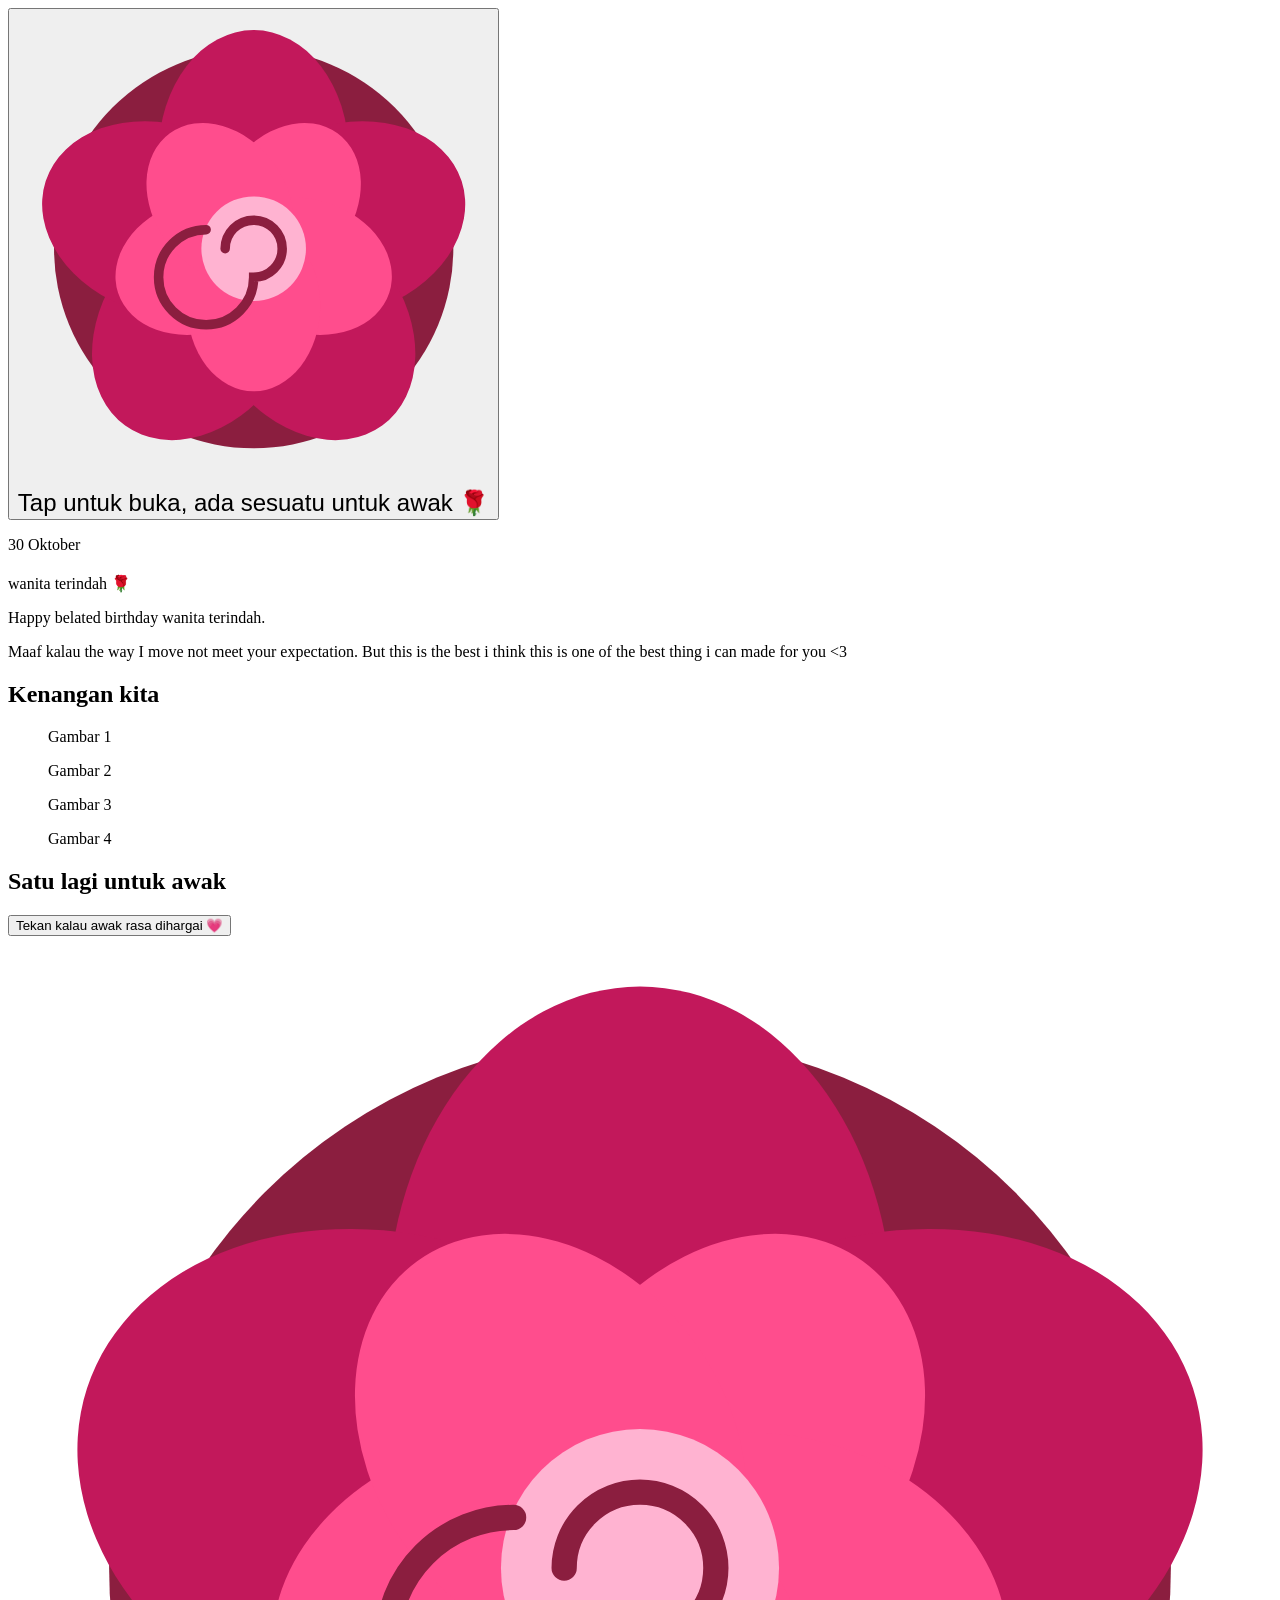
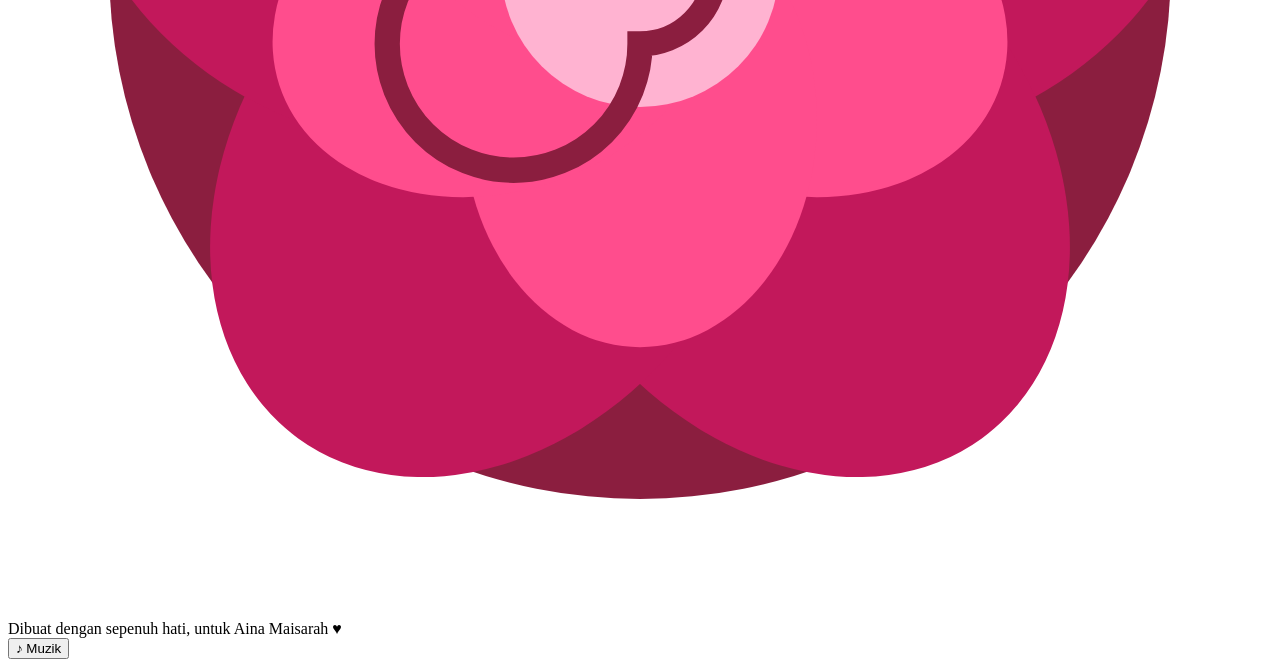
==== index.html @ a70c7b9e "fix: rename file index.html" ====
<!DOCTYPE html>
<html lang="ms">
<head>
<meta charset="utf-8">
<meta name="viewport" content="width=device-width, initial-scale=1, viewport-fit=cover">
<meta name="robots" content="noindex">
<title>Untuk Aina Maisarah</title>
<link rel="icon" href="data:image/svg+xml,%3Csvg xmlns='http://www.w3.org/2000/svg' viewBox='0 0 100 100'%3E%3Ctext y='.9em' font-size='90'%3E🌹%3C/text%3E%3C/svg%3E">
<link rel="preconnect" href="https://fonts.googleapis.com">
<link rel="preconnect" href="https://fonts.gstatic.com" crossorigin>
<link href="https://fonts.googleapis.com/css2?family=Cormorant+Garamond:ital,wght@0,500;1,500&family=Great+Vibes&family=Poppins:wght@400;500&display=swap" rel="stylesheet">
<link rel="stylesheet" href="css/style.css">
<link rel="stylesheet" href="css/animations.css">
</head>
<body>
<svg width="0" height="0" style="position:absolute" aria-hidden="true">
<symbol id="rose" viewBox="0 0 100 100">
<circle cx="50" cy="50" r="42" fill="#8b1e3f"/>
<g fill="#c2185b">
<ellipse cx="50" cy="30" rx="20" ry="26"/><ellipse cx="50" cy="30" rx="20" ry="26" transform="rotate(72 50 50)"/><ellipse cx="50" cy="30" rx="20" ry="26" transform="rotate(144 50 50)"/><ellipse cx="50" cy="30" rx="20" ry="26" transform="rotate(216 50 50)"/><ellipse cx="50" cy="30" rx="20" ry="26" transform="rotate(288 50 50)"/>
</g>
<g fill="#ff4d8d">
<ellipse cx="50" cy="38" rx="14" ry="18" transform="rotate(36 50 50)"/><ellipse cx="50" cy="38" rx="14" ry="18" transform="rotate(108 50 50)"/><ellipse cx="50" cy="38" rx="14" ry="18" transform="rotate(180 50 50)"/><ellipse cx="50" cy="38" rx="14" ry="18" transform="rotate(252 50 50)"/><ellipse cx="50" cy="38" rx="14" ry="18" transform="rotate(324 50 50)"/>
</g>
<circle cx="50" cy="50" r="11" fill="#ffb3d1"/>
<path d="M50 50 m-6 0 a6 6 0 1 1 6 6 a10 10 0 1 1 -10 -10" fill="none" stroke="#8b1e3f" stroke-width="2" stroke-linecap="round"/>
</symbol>
</svg>

<button id="intro" type="button" aria-label="Buka kejutan">
<svg viewBox="0 0 100 100"><use href="#rose"/></svg>
<span class="serif" style="font-size:1.5rem">Tap untuk buka, ada sesuatu untuk awak 🌹</span>
</button>

<canvas id="fx"></canvas>

<main>
<section class="hero">
<p class="date">30 Oktober</p>
<h1 id="name" class="script" aria-label="Aina Maisarah"></h1>
<p class="tag script">wanita terindah 🌹</p>
</section>

<section class="letter">
<div>
<p class="first serif">Happy belated birthday wanita terindah.</p>
<p class="serif">Maaf kalau the way I move not meet your expectation. But this is the best i think this is one of the best thing i can made for you &lt;3</p>
</div>
</section>

<section class="gal">
<h2 class="script">Kenangan kita</h2>
<div class="grid">
<figure class="ph"><span>Gambar 1</span><img src="images/photo-1.jpg" alt="Kenangan 1" onerror="this.remove()"></figure>
<figure class="ph"><span>Gambar 2</span><img src="images/photo-2.jpg" alt="Kenangan 2" onerror="this.remove()"></figure>
<figure class="ph"><span>Gambar 3</span><img src="images/photo-3.jpg" alt="Kenangan 3" onerror="this.remove()"></figure>
<figure class="ph"><span>Gambar 4</span><img src="images/photo-4.jpg" alt="Kenangan 4" onerror="this.remove()"></figure>
</div>
</section>

<section class="act">
<h2 class="script">Satu lagi untuk awak</h2>
<button id="love" type="button">Tekan kalau awak rasa dihargai 💗</button>
<svg id="bloom" viewBox="0 0 100 100" aria-hidden="true"><use href="#rose"/></svg>
<p id="msg" class="serif" aria-live="polite"></p>
</section>

<footer>Dibuat dengan sepenuh hati, untuk Aina Maisarah ♥</footer>
</main>

<div id="music"><button id="mbtn" type="button">♪ Muzik</button></div>
<audio id="bgm" src="audio/coming-up-roses.mp3" loop preload="auto"></audio>

<!-- Susunan penting: petals.js dulu, kemudian main.js dan interactions.js -->
<script src="js/petals.js"></script>
<script src="js/main.js"></script>
<script src="js/interactions.js"></script>
</body>
</html>
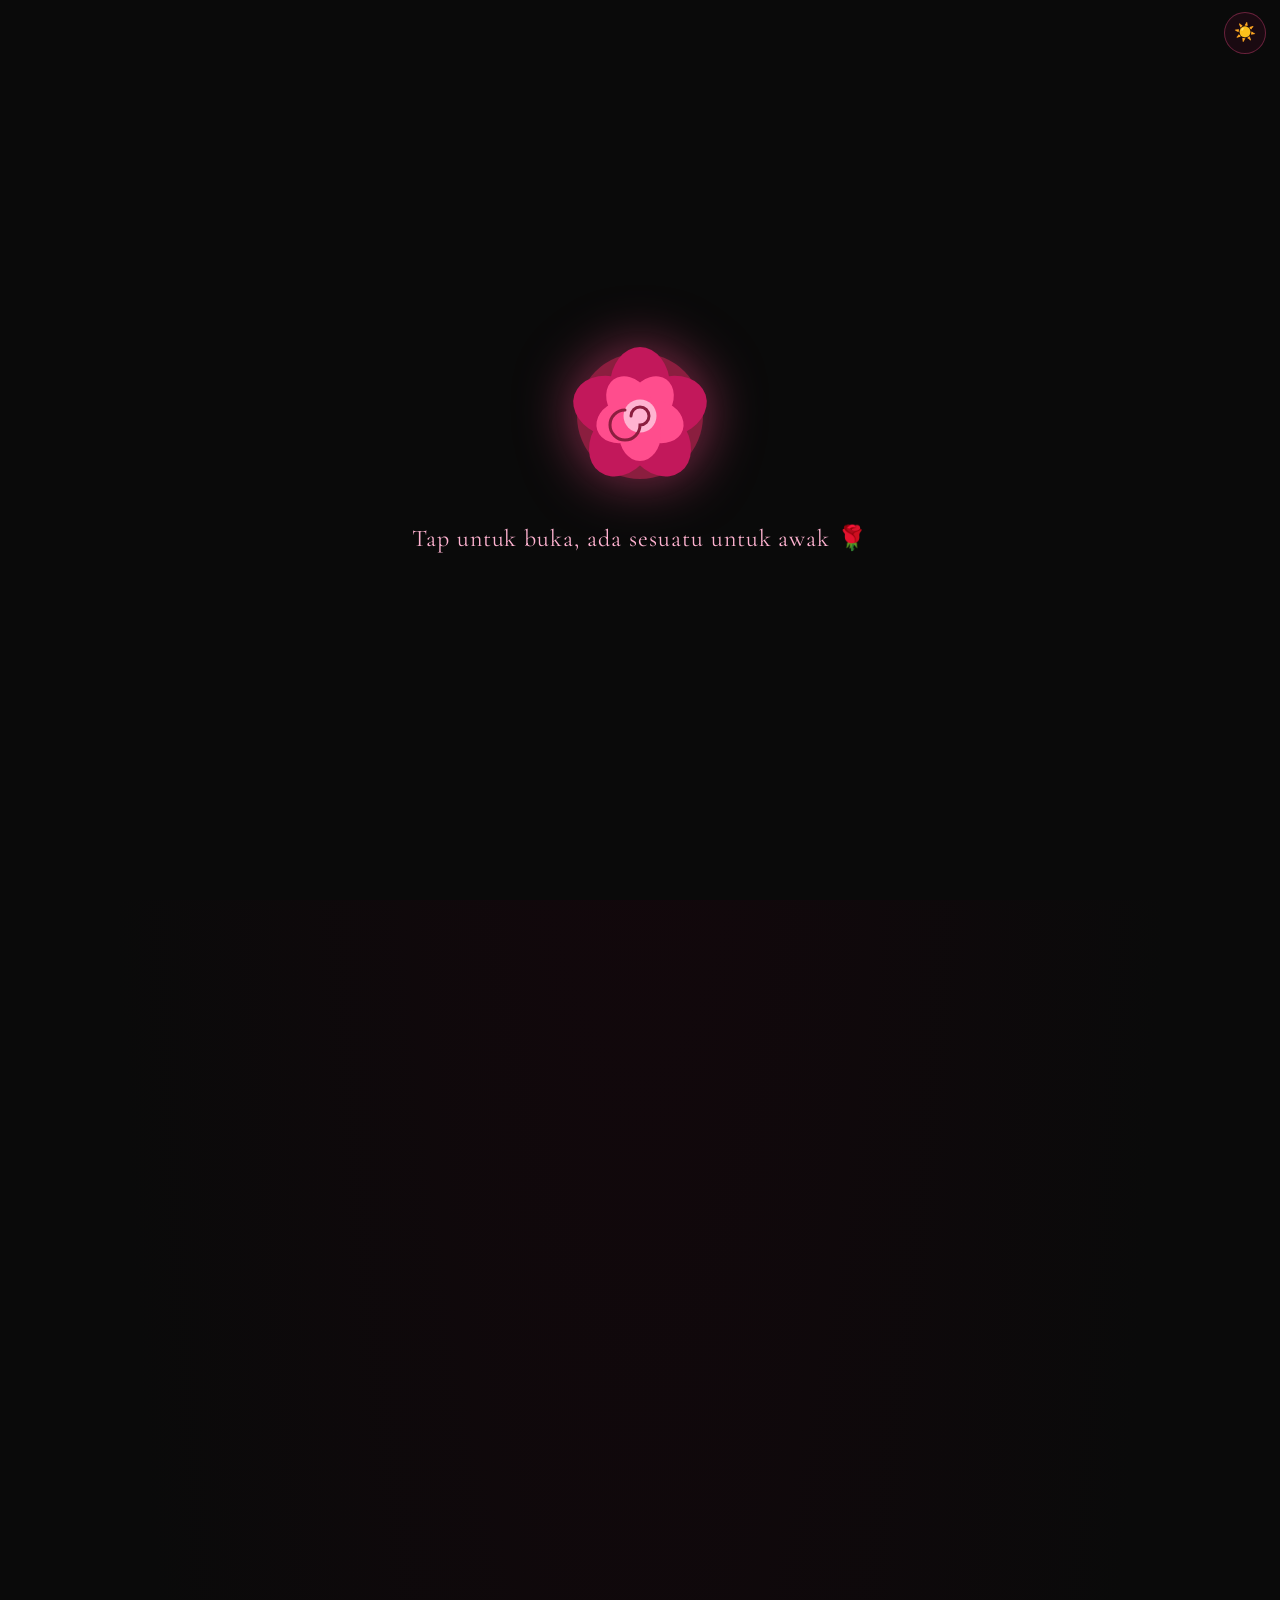
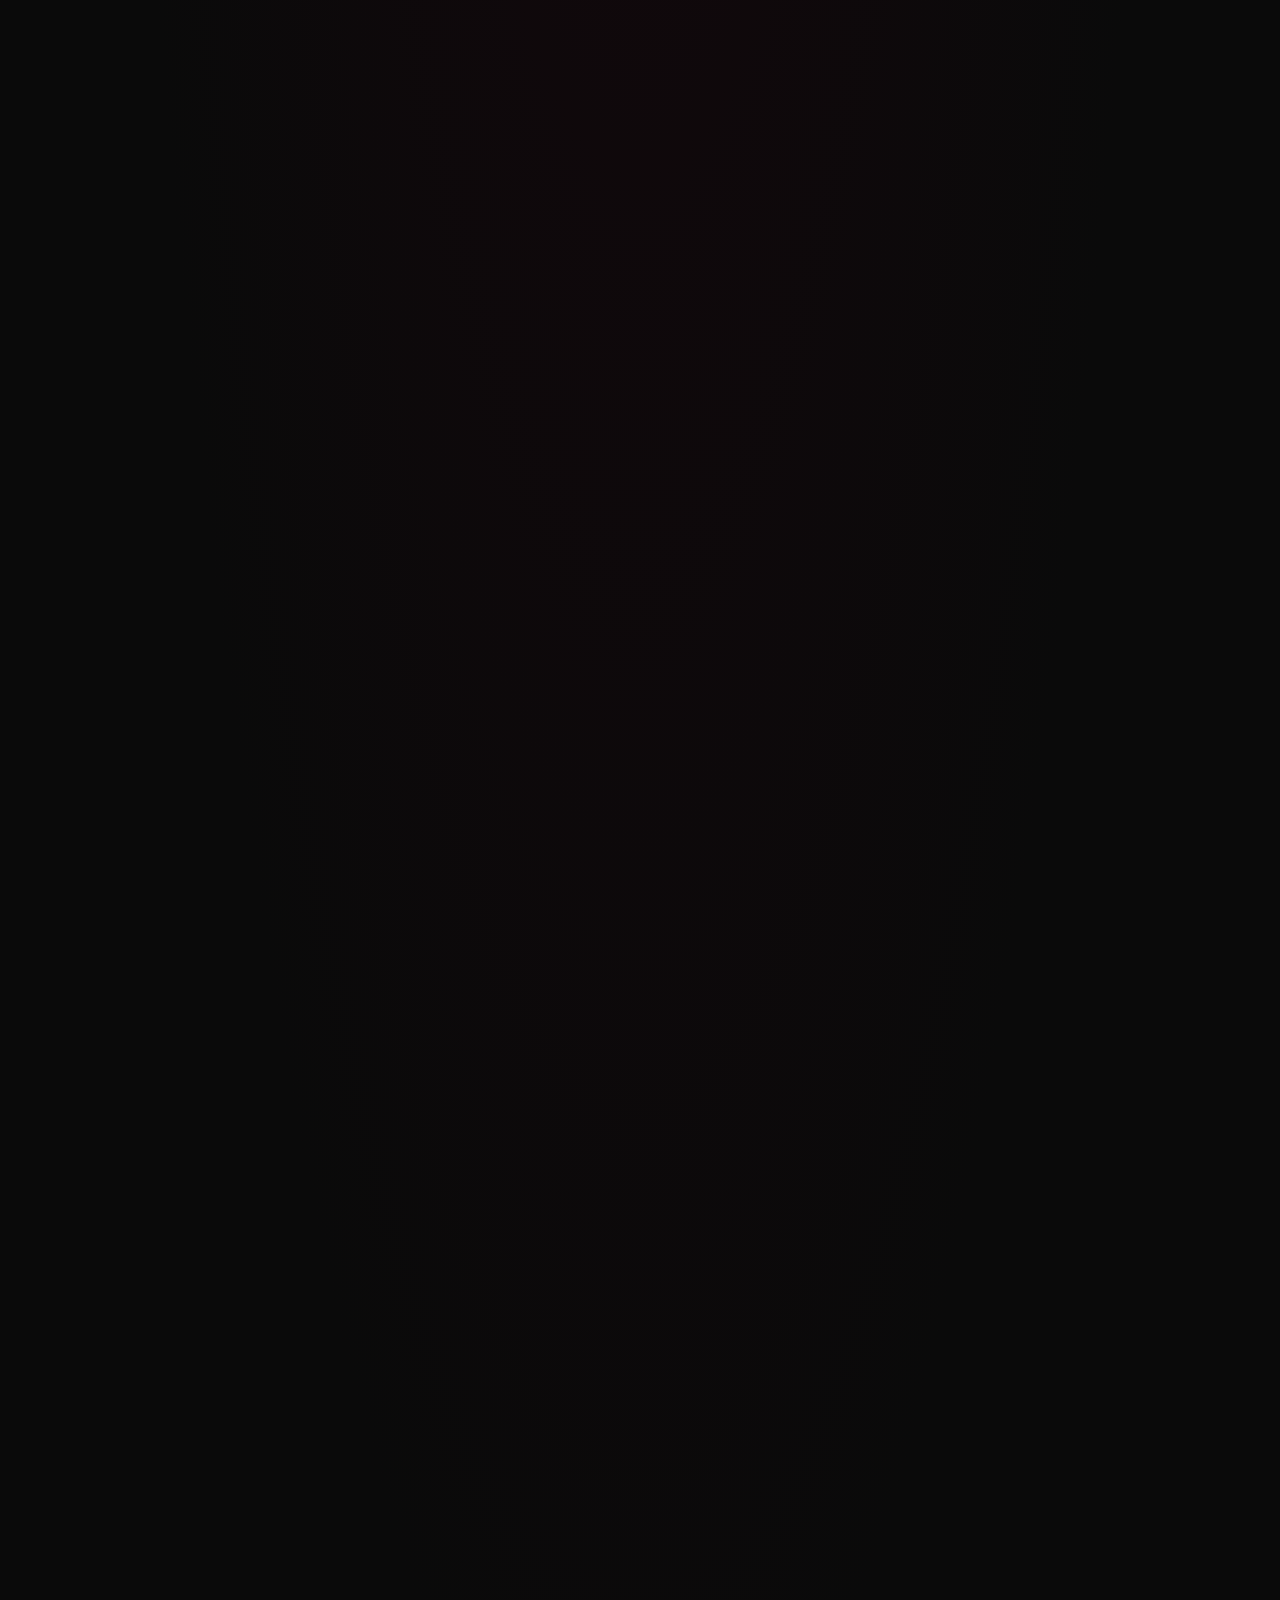
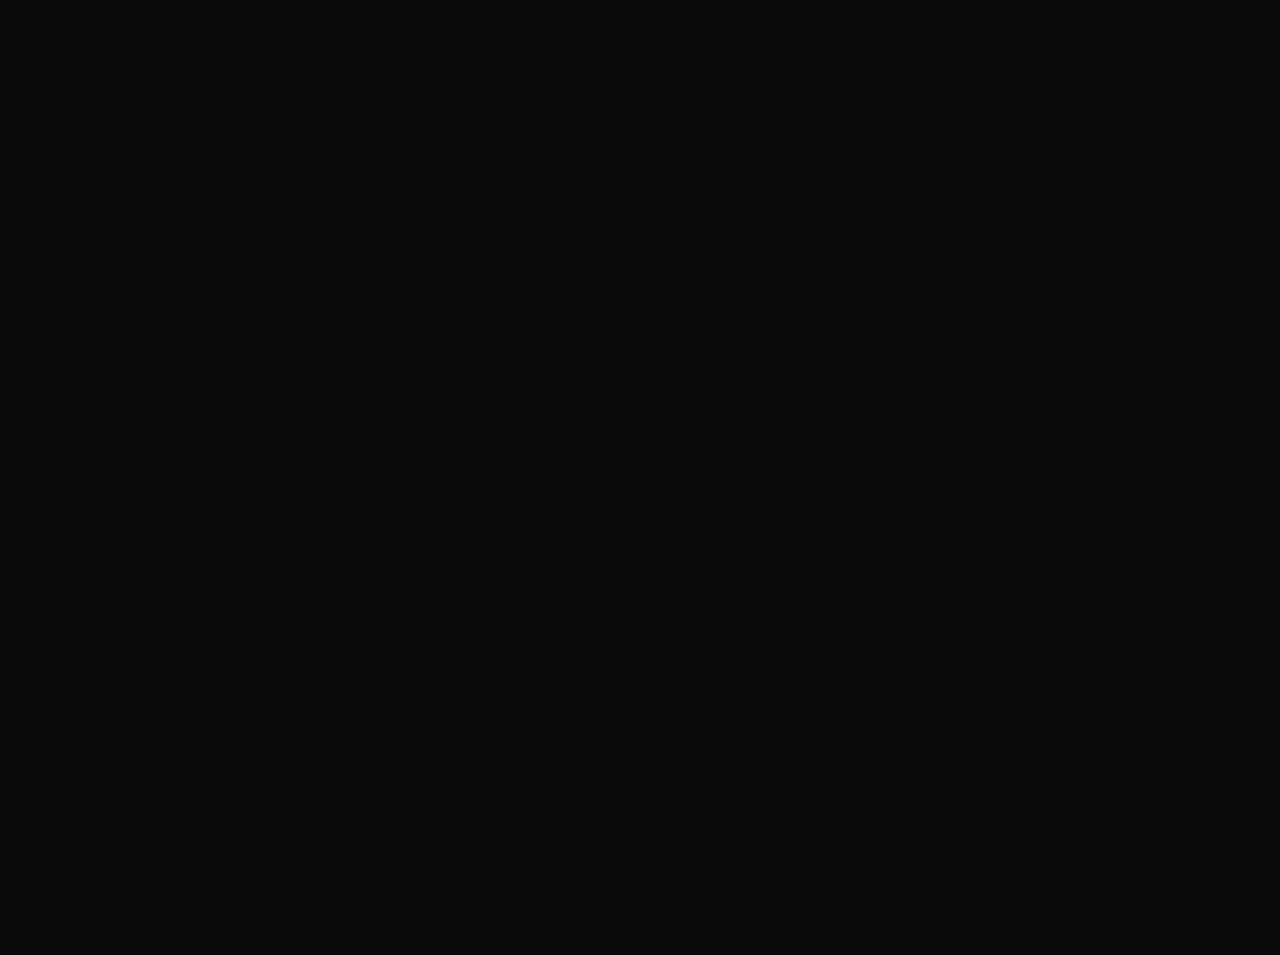
==== commit eebb458f: "feat: version 2" ====
--- a/index.html
+++ b/index.html
@@ -8,11 +8,14 @@
 <link rel="icon" href="data:image/svg+xml,%3Csvg xmlns='http://www.w3.org/2000/svg' viewBox='0 0 100 100'%3E%3Ctext y='.9em' font-size='90'%3E🌹%3C/text%3E%3C/svg%3E">
 <link rel="preconnect" href="https://fonts.googleapis.com">
 <link rel="preconnect" href="https://fonts.gstatic.com" crossorigin>
-<link href="https://fonts.googleapis.com/css2?family=Cormorant+Garamond:ital,wght@0,500;1,500&family=Great+Vibes&family=Poppins:wght@400;500&display=swap" rel="stylesheet">
+<link href="https://fonts.googleapis.com/css2?family=Caveat:wght@500&family=Cormorant+Garamond:ital,wght@0,500;1,500&family=Great+Vibes&family=Poppins:wght@400;500&display=swap" rel="stylesheet">
 <link rel="stylesheet" href="css/style.css">
 <link rel="stylesheet" href="css/animations.css">
+<script>try{document.documentElement.setAttribute("data-theme",localStorage.getItem("aina-theme")==="light"?"light":"dark")}catch(e){document.documentElement.setAttribute("data-theme","dark")}</script>
 </head>
 <body>
+<!-- Version 2 -->
+<div id="theme"><button id="tbtn" type="button" aria-label="Tukar ke mod siang">☀️</button></div>
 <svg width="0" height="0" style="position:absolute" aria-hidden="true">
 <symbol id="rose" viewBox="0 0 100 100">
 <circle cx="50" cy="50" r="42" fill="#8b1e3f"/>
@@ -41,11 +44,16 @@
 <p class="tag script">wanita terindah 🌹</p>
 </section>
 
-<section class="letter">
-<div>
-<p class="first serif">Happy belated birthday wanita terindah.</p>
-<p class="serif">Maaf kalau the way I move not meet your expectation. But this is the best i think this is one of the best thing i can made for you &lt;3</p>
+<section class="wish">
+<h2 class="script">Wish untuk awak</h2>
+<div class="wish-row" id="wishRow">
+<div class="wish-track">
+<article class="wc" tabindex="0"><p>Happy belated birthday wanita terindah.</p><span>dari saya, untuk Aina ♥</span></article>
+<article class="wc" tabindex="0"><p>Maaf kalau the way I move not meet your expectation.</p><span>dari saya, untuk Aina ♥</span></article>
+<article class="wc" tabindex="0"><p>But this is the best i think this is one of the best thing i can made for you &lt;3</p><span>dari saya, untuk Aina ♥</span></article>
 </div>
+</div>
+<p class="hint">slide ke tepi ↔</p>
 </section>
 
 <section class="gal">
@@ -55,6 +63,29 @@
 <figure class="ph"><span>Gambar 2</span><img src="images/photo-2.jpg" alt="Kenangan 2" onerror="this.remove()"></figure>
 <figure class="ph"><span>Gambar 3</span><img src="images/photo-3.jpg" alt="Kenangan 3" onerror="this.remove()"></figure>
 <figure class="ph"><span>Gambar 4</span><img src="images/photo-4.jpg" alt="Kenangan 4" onerror="this.remove()"></figure>
+</div>
+</section>
+
+<section class="tl-sec">
+<h2 class="script">Perjalanan Aina</h2>
+<div class="tl-box"><div class="tl-view" id="tlView"><div class="tl-track" id="tlTrack">
+<ol class="tl tl-set">
+<li><time>2003</time><b>Lahir</b><i>Bermulanya kisah Aina</i></li>
+<li><time>2010</time><b>Sekolah rendah</b><i>Langkah pertama ke dunia ilmu</i></li>
+<li><time>2016</time><b>Sekolah menengah</b><i>Belajar jadi lebih berani</i></li>
+<li><time>2021</time><b>Tingkatan 6</b><i>Berusaha untuk impian</i></li>
+<li><time>2023</time><b>Alam universiti</b><i>Bab baru yang masih ditulis</i></li>
+</ol>
+</div></div></div>
+</section>
+
+<section class="cd-sec">
+<h2 class="script">Birthday seterusnya</h2>
+<div class="cd">
+<svg class="cd-clock" viewBox="0 0 44 44" aria-hidden="true"><circle cx="22" cy="22" r="19"/><line class="hand" x1="22" y1="22" x2="22" y2="10"/><line x1="22" y1="22" x2="30" y2="26"/></svg>
+<b id="cdDays">--</b>
+<small id="cdLabel">hari ke 30 Okt 2027</small>
+<em id="cdSub"></em>
 </div>
 </section>
 
--- a/css/style.css
+++ b/css/style.css
@@ -0,0 +1,91 @@
+/* style.css — tema hitam & pink ros: token warna, layout, susunan section */
+
+:root,:root[data-theme="dark"]{--bg:#0a0a0a;--bg2:#14070c;--rose:#ff4d8d;--soft:#ffb3d1;--blush:#ffd6e7;--wine:#8b1e3f;--text:#ffd6e7;--muted:#c99ab0;--card:#1a0a11;--card-ink:#ffd6e7;--line:rgba(255,77,141,.35);--glow:rgba(255,77,141,.45);--edge:#ff4d8d;--ph1:#8b1e3f;--ph2:#14070c;color-scheme:dark}
+:root[data-theme="light"]{--bg:#ffe4ea;--bg2:#fff1f4;--rose:#e0245e;--soft:#c2185b;--blush:#4a1626;--wine:#8b1e3f;--text:#4a1626;--muted:#8a5568;--card:#fffdf8;--card-ink:#4a1626;--line:rgba(74,22,38,.22);--glow:rgba(224,36,94,.35);--edge:#4a1626;--ph1:#ffc2d4;--ph2:#fff1f4;color-scheme:light}
+:root{box-sizing:border-box;padding-top:env(safe-area-inset-top,0px);padding-bottom:env(safe-area-inset-bottom,0px)}
+html{scroll-padding-top:env(safe-area-inset-top,0px);scroll-behavior:smooth}
+*,*::before,*::after{box-sizing:inherit}
+body{margin:0;background:radial-gradient(ellipse at 50% 0%,var(--bg2),var(--bg) 60%) var(--bg);color:var(--text);font-family:"Poppins",system-ui,sans-serif;line-height:1.7;overflow-x:hidden}
+body:not(.on) main{visibility:hidden}
+h1,h2{font-weight:400;margin:0}
+.script{font-family:"Great Vibes","Brush Script MT",cursive}
+.serif{font-family:"Cormorant Garamond",Georgia,serif}
+section{max-width:640px;margin:0 auto;padding:72px 24px}
+#fx{position:fixed;inset:0;width:100%;height:100%;pointer-events:none;z-index:5}
+button:focus-visible{outline:2px solid var(--soft);outline-offset:3px}
+
+/* intro */
+#intro{position:fixed;inset:0;z-index:50;display:flex;flex-direction:column;align-items:center;justify-content:center;gap:28px;background:var(--bg);border:0;color:var(--soft);font:inherit;cursor:pointer;padding-top:env(safe-area-inset-top,0px);padding-bottom:env(safe-area-inset-bottom,0px)}
+#intro svg{width:150px;height:150px;filter:drop-shadow(0 0 28px rgba(255,77,141,.55))}
+#intro span{font-size:1.15rem;letter-spacing:.04em}
+
+/* hero */
+.hero{min-height:92svh;display:flex;flex-direction:column;justify-content:center;align-items:center;text-align:center;position:relative;z-index:6}
+.hero p{margin:0;color:var(--muted)}
+#name{font-size:clamp(3.4rem,17vw,6.4rem);line-height:1.1;color:var(--rose);text-shadow:0 0 34px rgba(255,77,141,.45);min-height:1.2em;margin:10px 0 6px}
+.hero .tag{font-size:1.5rem;color:var(--soft)}
+
+/* wish cards: slide ke tepi (mouse drag / jari) */
+.wish{position:relative;z-index:6;max-width:none;padding-left:0;padding-right:0}
+.wish h2{font-size:2.6rem;color:var(--rose);text-align:center}
+.wish-row{display:flex;overflow-x:auto;scroll-snap-type:x mandatory;scroll-padding:0 24px;padding:46px 24px 8px;cursor:grab;scrollbar-width:none;-webkit-overflow-scrolling:touch;user-select:none;-webkit-user-select:none}
+.wish-row::-webkit-scrollbar{display:none}
+.wish-row.drag{scroll-snap-type:none;cursor:grabbing}
+.wish-track{flex:none;display:flex;gap:16px;position:relative;padding-bottom:14px}
+.wish-track::after{content:"";position:absolute;left:-24px;right:-24px;bottom:0;height:2px;border-radius:2px;background:var(--line)}
+.wc{flex:0 0 min(76vw,290px);scroll-snap-align:start;display:flex;flex-direction:column;justify-content:space-between;gap:22px;min-height:190px;padding:22px 22px 18px;background:var(--card);color:var(--card-ink);border:1px solid var(--line);border-radius:18px;box-shadow:0 8px 22px -8px rgba(0,0,0,.35);outline:0}
+.wc p{margin:0;font-family:"Caveat","Segoe Script",cursive;font-size:1.6rem;line-height:1.3}
+.wc span{font-size:.8rem;color:var(--rose)}
+.hint{text-align:center;color:var(--muted);font-size:.8rem;margin:4px 0 0}
+
+/* gallery */
+.gal{position:relative;z-index:6}
+.gal h2{font-size:2.6rem;color:var(--rose);text-align:center;margin-bottom:28px}
+.grid{display:grid;grid-template-columns:1fr 1fr;gap:14px}
+.ph{position:relative;margin:0;aspect-ratio:3/4;border-radius:14px;overflow:hidden;display:flex;align-items:center;justify-content:center;flex-direction:column;gap:6px;color:var(--muted);font-size:.85rem;background:linear-gradient(150deg,var(--ph1),var(--ph2));border:1px solid rgba(255,179,209,.25);cursor:pointer}
+.ph::before{content:"\1F339";font-size:2.2rem}
+.ph img{position:absolute;inset:0;width:100%;height:100%;object-fit:cover}
+
+/* butang interaktif */
+.act{position:relative;z-index:6;text-align:center}
+.act h2{font-size:2.4rem;color:var(--soft);margin-bottom:22px}
+#love{font:inherit;font-weight:500;font-size:1.05rem;color:#fff;background:linear-gradient(135deg,var(--rose),var(--wine));border:0;border-radius:999px;padding:16px 30px;cursor:pointer;box-shadow:0 0 30px rgba(255,77,141,.6)}
+#bloom{width:170px;height:170px;margin:34px auto 0;display:block;filter:drop-shadow(0 0 24px rgba(255,77,141,.6))}
+#msg{min-height:3.4em;margin:18px 0 0;font-size:1.6rem;line-height:1.4;color:var(--text)}
+footer{position:relative;z-index:6;text-align:center;color:var(--muted);font-size:.85rem;padding:30px 24px 110px}
+
+/* butang muzik */
+#music{position:fixed;right:14px;bottom:0;z-index:20;padding-bottom:calc(14px + env(safe-area-inset-bottom,0px))}
+#music button{font:inherit;font-size:.85rem;color:var(--text);background:var(--card);border:1px solid var(--line);border-radius:999px;padding:9px 16px;cursor:pointer;backdrop-filter:blur(6px)}
+#music button:disabled{opacity:.5;cursor:default}
+body:not(.on) #music{display:none}
+
+/* ===== Version 2 ===== */
+/* tukar mod siang / malam */
+#theme{position:fixed;top:0;right:14px;z-index:60;padding-top:calc(12px + env(safe-area-inset-top,0px))}
+#theme button{width:42px;height:42px;border-radius:50%;font-size:1.1rem;line-height:1;cursor:pointer;color:var(--text);background:var(--card);border:1px solid var(--line)}
+
+/* timeline dalam kotak (auto scroll ke atas, fade atas & bawah) */
+.tl-sec{position:relative;z-index:6}
+.tl-sec h2{font-size:2.6rem;color:var(--rose);text-align:center;margin-bottom:26px}
+.tl-box{padding:8px 24px;background:var(--card);border:1px solid var(--line);border-radius:22px;box-shadow:0 0 50px -14px var(--glow)}
+.tl-view{height:340px;overflow:hidden;-webkit-mask-image:linear-gradient(transparent,#000 22%,#000 78%,transparent);mask-image:linear-gradient(transparent,#000 22%,#000 78%,transparent)}
+.tl-set{margin:0;padding:0;list-style:none}
+.tl li{position:relative;min-height:96px;padding:0 0 34px 56px}
+.tl li::before{content:"";position:absolute;left:12px;top:32px;bottom:-4px;border-left:2px dashed var(--edge)}
+.tl li::after{content:"";position:absolute;left:1px;top:4px;width:24px;height:24px;border-radius:50%;border:3px solid var(--edge);background:var(--card)}
+.tl li.on::after{background:var(--rose);border-color:var(--rose);box-shadow:0 0 18px var(--glow);transform:scale(1.2)}
+.tl time{display:block;font-size:.85rem;color:var(--rose)}
+.tl b{display:block;font-size:1.2rem;font-weight:500;color:var(--card-ink)}
+.tl i{font-style:normal;font-size:.9rem;color:var(--muted)}
+
+/* countdown birthday seterusnya */
+.cd-sec{position:relative;z-index:6;text-align:center}
+.cd-sec h2{font-size:2.4rem;color:var(--soft);margin-bottom:38px}
+.cd{position:relative;display:inline-flex;flex-direction:column;align-items:center;min-width:240px;padding:36px 34px 22px;background:var(--card);border:3px solid var(--edge);border-radius:20px}
+.cd-clock{position:absolute;top:-22px;left:50%;margin-left:-22px;width:44px;height:44px}
+.cd-clock circle{fill:var(--card);stroke:var(--edge);stroke-width:3}
+.cd-clock line{stroke:var(--rose);stroke-width:3;stroke-linecap:round}
+.cd b{font-size:4.2rem;line-height:1.05;font-weight:500;color:var(--rose)}
+.cd small{font-size:.8rem;letter-spacing:.12em;text-transform:uppercase;color:var(--muted)}
+.cd em{margin-top:10px;font-style:normal;font-size:.9rem;color:var(--card-ink)}
--- a/css/animations.css
+++ b/css/animations.css
@@ -0,0 +1,59 @@
+/* animations.css — semua keyframes, transition dan kesan gerakan (load SELEPAS style.css) */
+
+/* intro: ros berdenyut + fade keluar */
+#intro{transition:opacity 1.2s ease,visibility 1.2s}
+#intro.gone{opacity:0;visibility:hidden}
+#intro svg{animation:beat 2.4s ease-in-out infinite}
+@keyframes beat{0%,100%{transform:scale(1)}50%{transform:scale(1.07)}}
+
+/* nama ditaip + kursor berkelip */
+#name.typing::after{content:"";display:inline-block;width:2px;height:.8em;background:var(--soft);margin-left:4px;animation:blink 1s steps(1) infinite}
+@keyframes blink{50%{opacity:0}}
+
+/* hero: tarikh dan tagline muncul perlahan */
+.hero .date{opacity:0;transition:opacity 1.6s ease 2s}
+.hero .tag{opacity:0;transition:opacity 1.6s ease 2.8s}
+body.on .hero .tag,body.on .hero .date{opacity:1}
+
+/* galeri: senget sikit, tegak + glow bila hover/tap */
+.ph{transition:transform .35s ease,box-shadow .35s ease}
+.ph:nth-child(odd){transform:rotate(-1.5deg)}
+.ph:nth-child(even){transform:rotate(1.5deg) translateY(14px)}
+.ph:hover,.ph.lit{transform:rotate(0) scale(1.04);box-shadow:0 0 34px rgba(255,77,141,.6)}
+
+/* butang utama: glow berdenyut */
+#love{animation:glow 2s ease-in-out infinite;transition:transform .15s}
+#love:active{transform:scale(.94)}
+@keyframes glow{50%{box-shadow:0 0 52px rgba(255,77,141,.95)}}
+
+/* ros mekar */
+#bloom{transform:scale(0) rotate(-90deg);opacity:0;transition:transform 1.4s cubic-bezier(.2,1.2,.3,1),opacity .8s}
+#bloom.show{transform:scale(1) rotate(0);opacity:1}
+
+/* hormati tetapan "kurangkan gerakan" */
+@media (prefers-reduced-motion:reduce){*{animation:none!important;transition-duration:.01s!important}}
+
+/* ===== Version 2 ===== */
+/* peralihan lembut bila tukar mod */
+html.tt *{transition:background-color .45s,color .45s,border-color .45s!important}
+
+/* wish card: senget sikit, naik ke atas dari garisan bila disentuh / hover */
+.wc{transition:transform .35s cubic-bezier(.2,1.4,.4,1),box-shadow .35s ease}
+.wc:nth-child(odd){transform:rotate(-1.3deg)}
+.wc:nth-child(even){transform:rotate(1.1deg)}
+.wc.up,.wc:focus-visible{transform:translateY(-16px) rotate(0);box-shadow:0 22px 34px -10px var(--glow)}
+@media (hover:hover){.wc:hover{transform:translateY(-16px) rotate(0);box-shadow:0 22px 34px -10px var(--glow)}}
+
+/* timeline: auto bergerak ke atas, berhenti bila hover / sentuh */
+.tl-track{animation:tlup 26s linear infinite;will-change:transform}
+@keyframes tlup{to{transform:translateY(-50%)}}
+@media (hover:hover){.tl-view:hover .tl-track{animation-play-state:paused}}
+.tl-view.hold .tl-track{animation-play-state:paused}
+.tl li::after{transition:background-color .4s,transform .4s,box-shadow .4s}
+
+/* jam countdown berputar */
+.cd-clock .hand{transform-origin:22px 22px;animation:tick 12s linear infinite}
+@keyframes tick{to{transform:rotate(360deg)}}
+
+/* kurangkan gerakan: timeline boleh di-scroll manual */
+@media (prefers-reduced-motion:reduce){.tl-view{overflow-y:auto}.tl-set[aria-hidden]{display:none}}
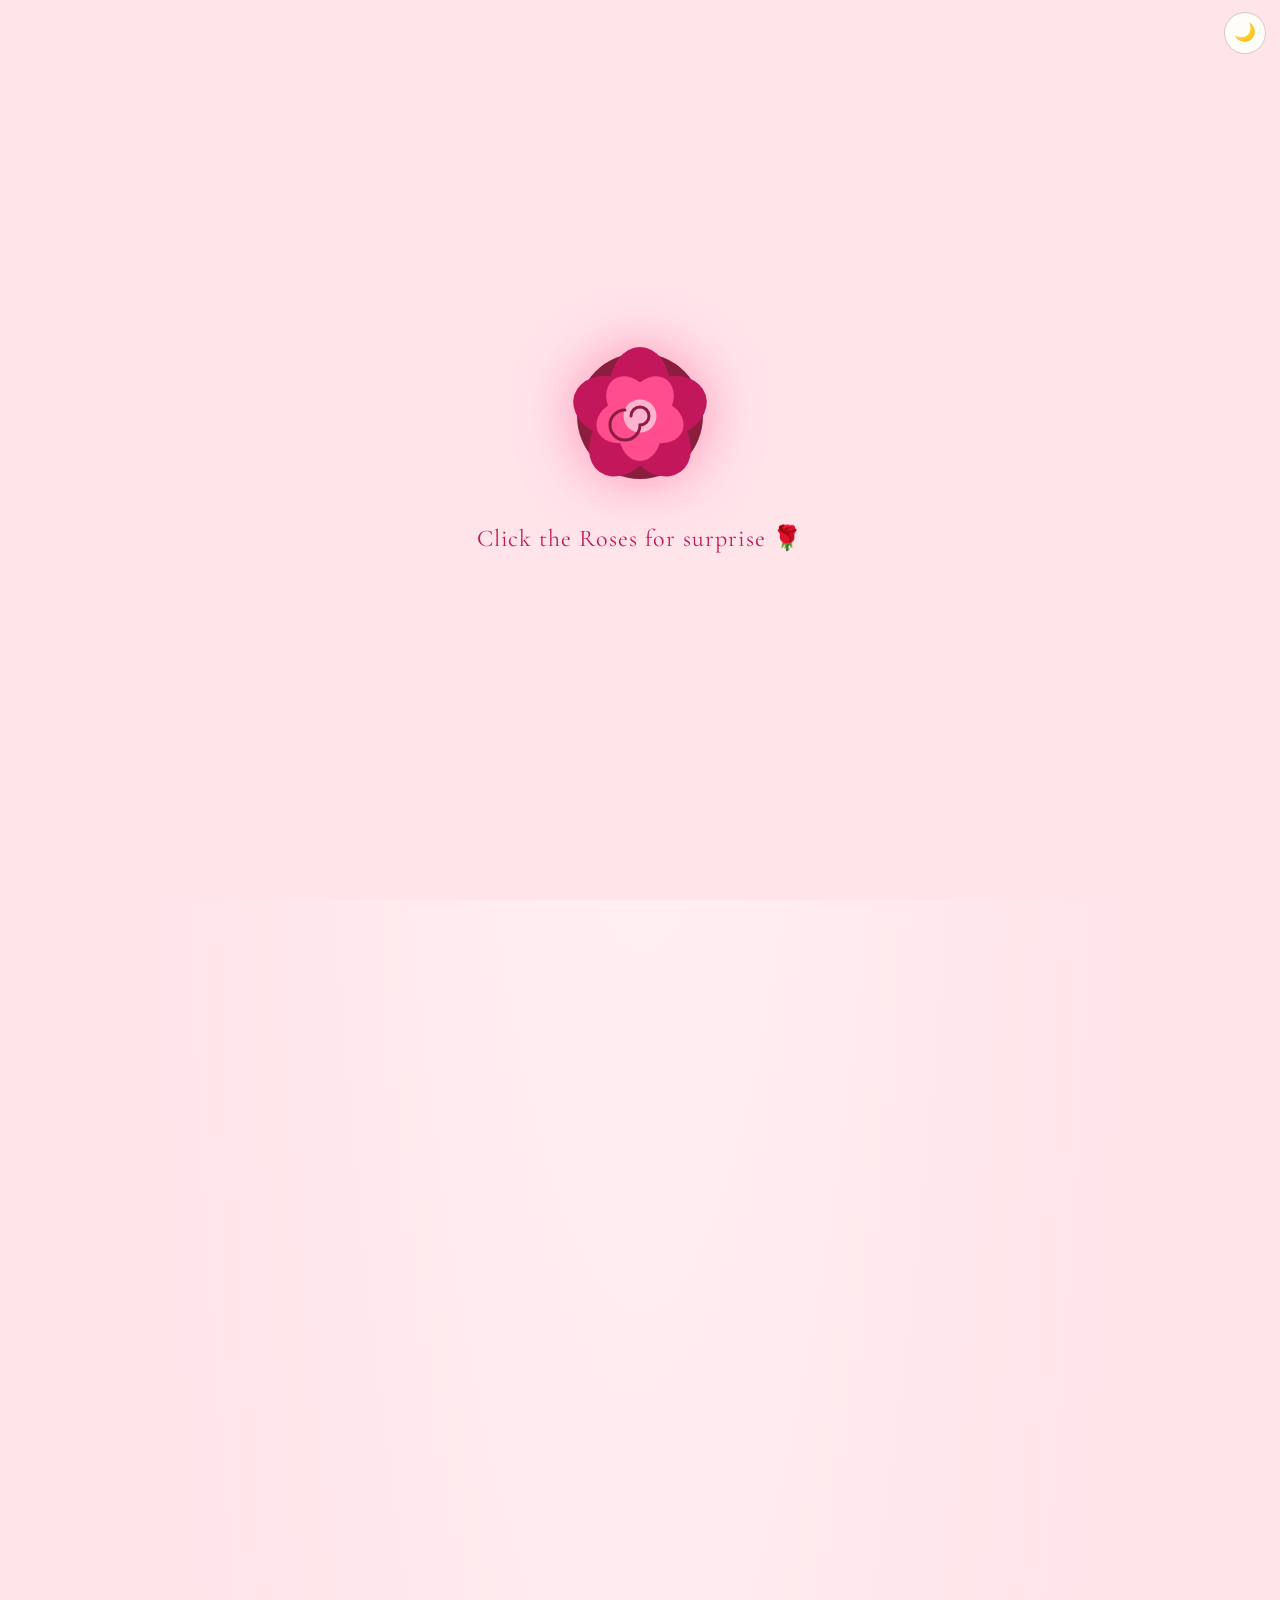
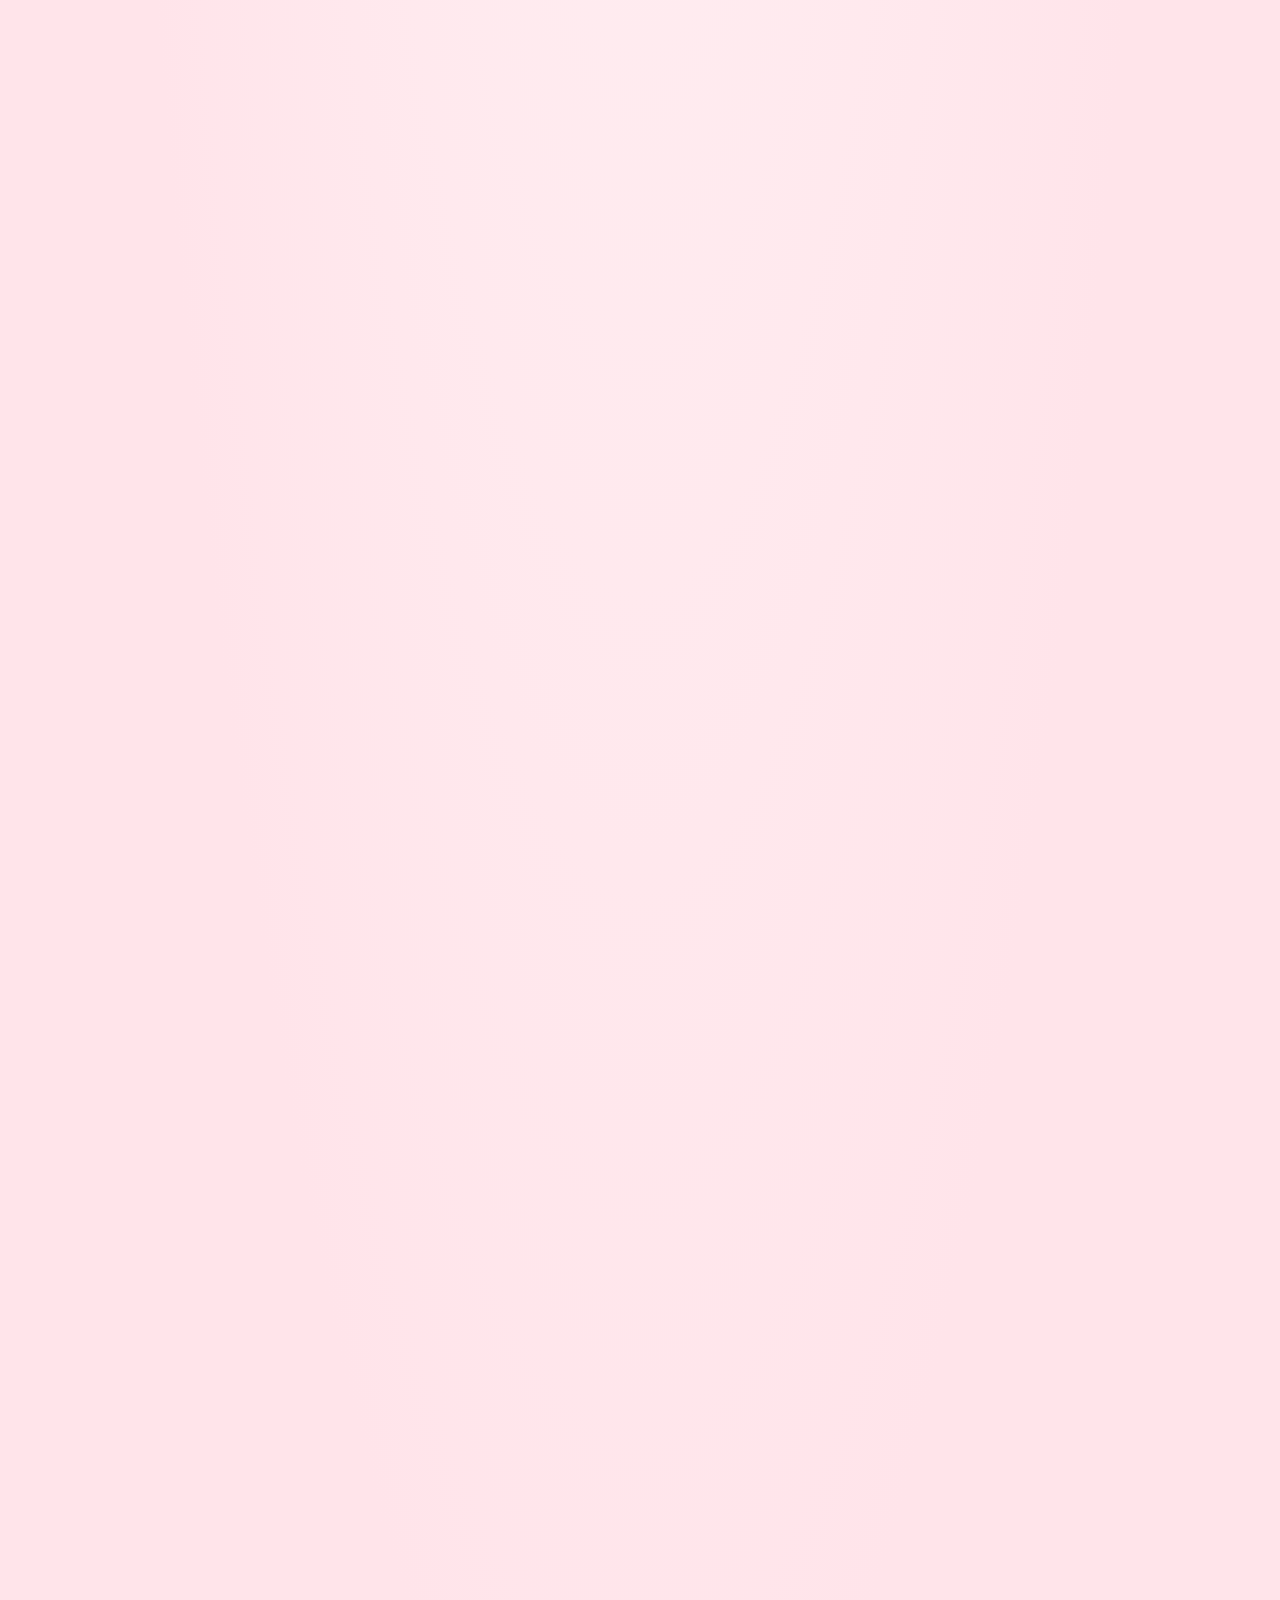
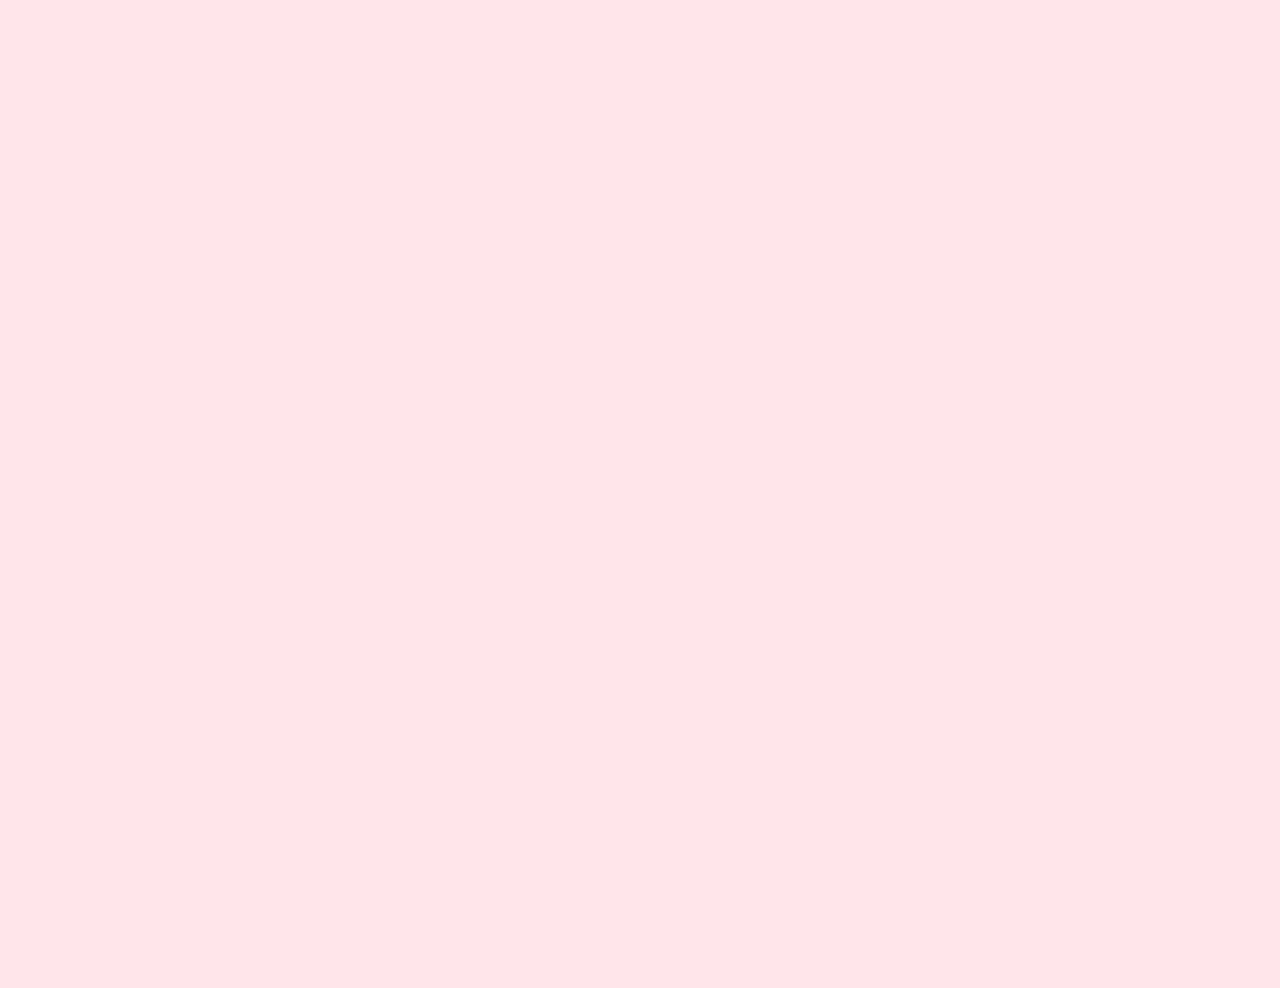
==== commit 431337e0: "feat: version 4" ====
--- a/index.html
+++ b/index.html
@@ -4,18 +4,18 @@
 <meta charset="utf-8">
 <meta name="viewport" content="width=device-width, initial-scale=1, viewport-fit=cover">
 <meta name="robots" content="noindex">
-<title>Untuk Aina Maisarah</title>
+<title>Sarah Birthday</title>
 <link rel="icon" href="data:image/svg+xml,%3Csvg xmlns='http://www.w3.org/2000/svg' viewBox='0 0 100 100'%3E%3Ctext y='.9em' font-size='90'%3E🌹%3C/text%3E%3C/svg%3E">
 <link rel="preconnect" href="https://fonts.googleapis.com">
 <link rel="preconnect" href="https://fonts.gstatic.com" crossorigin>
 <link href="https://fonts.googleapis.com/css2?family=Caveat:wght@500&family=Cormorant+Garamond:ital,wght@0,500;1,500&family=Great+Vibes&family=Poppins:wght@400;500&display=swap" rel="stylesheet">
 <link rel="stylesheet" href="css/style.css">
 <link rel="stylesheet" href="css/animations.css">
-<script>try{document.documentElement.setAttribute("data-theme",localStorage.getItem("aina-theme")==="light"?"light":"dark")}catch(e){document.documentElement.setAttribute("data-theme","dark")}</script>
+<script>try{document.documentElement.setAttribute("data-theme",localStorage.getItem("aina-theme-v4")==="dark"?"dark":"light")}catch(e){document.documentElement.setAttribute("data-theme","light")}</script>
 </head>
 <body>
-<!-- Version 2 -->
-<div id="theme"><button id="tbtn" type="button" aria-label="Tukar ke mod siang">☀️</button></div>
+<!-- Version 4 -->
+<div id="theme"><button id="tbtn" type="button" aria-label="Tukar ke mod malam">🌙</button></div>
 <svg width="0" height="0" style="position:absolute" aria-hidden="true">
 <symbol id="rose" viewBox="0 0 100 100">
 <circle cx="50" cy="50" r="42" fill="#8b1e3f"/>
@@ -32,36 +32,38 @@
 
 <button id="intro" type="button" aria-label="Buka kejutan">
 <svg viewBox="0 0 100 100"><use href="#rose"/></svg>
-<span class="serif" style="font-size:1.5rem">Tap untuk buka, ada sesuatu untuk awak 🌹</span>
+<span class="serif" style="font-size:1.5rem">Click the Roses for surprise 🌹</span>
 </button>
 
 <canvas id="fx"></canvas>
 
 <main>
 <section class="hero">
-<p class="date">30 Oktober</p>
+<p class="date">30 OKTOBER 2026</p>
 <h1 id="name" class="script" aria-label="Aina Maisarah"></h1>
-<p class="tag script">wanita terindah 🌹</p>
+<p class="tag script">Happy birthday, wanita terindah 🌹</p>
 </section>
 
 <section class="wish">
-<h2 class="script">Wish untuk awak</h2>
+<h2 class="script">Kata-Kata Buat Awak</h2>
 <div class="wish-row" id="wishRow">
 <div class="wish-track">
-<article class="wc" tabindex="0"><p>Happy belated birthday wanita terindah.</p><span>dari saya, untuk Aina ♥</span></article>
-<article class="wc" tabindex="0"><p>Maaf kalau the way I move not meet your expectation.</p><span>dari saya, untuk Aina ♥</span></article>
-<article class="wc" tabindex="0"><p>But this is the best i think this is one of the best thing i can made for you &lt;3</p><span>dari saya, untuk Aina ♥</span></article>
+<article class="wc" tabindex="0"><p>Happy belated birthday.</p><span>for Sarah ♥</span></article>
+<article class="wc" tabindex="0"><p>Semoga terus menjadi wanita yang baik dan solehah.</p><span>for Maisarah ♥</span></article>
+<article class="wc" tabindex="0"><p>Terima kasih sebab selalu dengar semua luahan hati saya.</p><span>for Aina Maisarah ♥</span></article>
+<article class="wc" tabindex="0"><p>Jangan main pay later lagi &#128544;</p><span>for MySarah ♥</span></article>
+<article class="wc" tabindex="0"><p>Only for you, I think this is one of the best thing I can made for you &lt;3</p><span>for Aina ♥</span></article>
 </div>
 </div>
 <p class="hint">slide ke tepi ↔</p>
 </section>
 
 <section class="gal">
-<h2 class="script">Kenangan kita</h2>
+<h2 class="script">Your Memory</h2>
 <div class="grid">
 <figure class="ph"><span>Gambar 1</span><img src="images/photo-1.jpg" alt="Kenangan 1" onerror="this.remove()"></figure>
 <figure class="ph"><span>Gambar 2</span><img src="images/photo-2.jpg" alt="Kenangan 2" onerror="this.remove()"></figure>
-<figure class="ph"><span>Gambar 3</span><img src="images/photo-3.jpg" alt="Kenangan 3" onerror="this.remove()"></figure>
+<figure class="ph"><span>Gambar 3</span><img src="images/photo-3.PNG" alt="Kenangan 3" onerror="this.remove()"></figure>
 <figure class="ph"><span>Gambar 4</span><img src="images/photo-4.jpg" alt="Kenangan 4" onerror="this.remove()"></figure>
 </div>
 </section>
@@ -70,13 +72,15 @@
 <h2 class="script">Perjalanan Aina</h2>
 <div class="tl-box"><div class="tl-view" id="tlView"><div class="tl-track" id="tlTrack">
 <ol class="tl tl-set">
-<li><time>2003</time><b>Lahir</b><i>Bermulanya kisah Aina</i></li>
+<li><time>2003</time><b>Lahir</b><i>Bermulanya kisah Sarah</i></li>
 <li><time>2010</time><b>Sekolah rendah</b><i>Langkah pertama ke dunia ilmu</i></li>
 <li><time>2016</time><b>Sekolah menengah</b><i>Belajar jadi lebih berani</i></li>
 <li><time>2021</time><b>Tingkatan 6</b><i>Berusaha untuk impian</i></li>
 <li><time>2023</time><b>Alam universiti</b><i>Bab baru yang masih ditulis</i></li>
+<li><time>2026</time><b>Now</b><i>Bakal kaunselor, 7e Worker suddenly ; )</i></li>
 </ol>
 </div></div></div>
+<p class="hint">scroll atas / bawah untuk tengok tahun lain ↕</p>
 </section>
 
 <section class="cd-sec">
@@ -90,16 +94,16 @@
 </section>
 
 <section class="act">
-<h2 class="script">Satu lagi untuk awak</h2>
-<button id="love" type="button">Tekan kalau awak rasa dihargai 💗</button>
+<h2 class="script">One more thing for you</h2>
+<button id="love" type="button">Click for affirmation 💗</button>
 <svg id="bloom" viewBox="0 0 100 100" aria-hidden="true"><use href="#rose"/></svg>
 <p id="msg" class="serif" aria-live="polite"></p>
 </section>
 
-<footer>Dibuat dengan sepenuh hati, untuk Aina Maisarah ♥</footer>
+<footer>Dibuat dengan sepenuh hati, for Sarah ♥</footer>
 </main>
 
-<div id="music"><button id="mbtn" type="button">♪ Muzik</button></div>
+<div id="music"><button id="rbtn" type="button" aria-label="Mula semula dari skrin tap untuk buka">↻ Mula semula</button><button id="mbtn" type="button">♪ Muzik</button></div>
 <audio id="bgm" src="audio/coming-up-roses.mp3" loop preload="auto"></audio>
 
 <!-- Susunan penting: petals.js dulu, kemudian main.js dan interactions.js -->
@@ -107,4 +111,4 @@
 <script src="js/main.js"></script>
 <script src="js/interactions.js"></script>
 </body>
-</html>+</html>
--- a/css/style.css
+++ b/css/style.css
@@ -1,7 +1,7 @@
 /* style.css — tema hitam & pink ros: token warna, layout, susunan section */
 
-:root,:root[data-theme="dark"]{--bg:#0a0a0a;--bg2:#14070c;--rose:#ff4d8d;--soft:#ffb3d1;--blush:#ffd6e7;--wine:#8b1e3f;--text:#ffd6e7;--muted:#c99ab0;--card:#1a0a11;--card-ink:#ffd6e7;--line:rgba(255,77,141,.35);--glow:rgba(255,77,141,.45);--edge:#ff4d8d;--ph1:#8b1e3f;--ph2:#14070c;color-scheme:dark}
-:root[data-theme="light"]{--bg:#ffe4ea;--bg2:#fff1f4;--rose:#e0245e;--soft:#c2185b;--blush:#4a1626;--wine:#8b1e3f;--text:#4a1626;--muted:#8a5568;--card:#fffdf8;--card-ink:#4a1626;--line:rgba(74,22,38,.22);--glow:rgba(224,36,94,.35);--edge:#4a1626;--ph1:#ffc2d4;--ph2:#fff1f4;color-scheme:light}
+:root[data-theme="dark"]{--bg:#0a0a0a;--bg2:#14070c;--rose:#ff4d8d;--soft:#ffb3d1;--blush:#ffd6e7;--wine:#8b1e3f;--text:#ffd6e7;--muted:#c99ab0;--card:#1a0a11;--card-ink:#ffd6e7;--line:rgba(255,77,141,.35);--glow:rgba(255,77,141,.45);--edge:#ff4d8d;--ph1:#8b1e3f;--ph2:#14070c;color-scheme:dark}
+:root,:root[data-theme="light"]{--bg:#ffe4ea;--bg2:#fff1f4;--rose:#e0245e;--soft:#c2185b;--blush:#4a1626;--wine:#8b1e3f;--text:#4a1626;--muted:#8a5568;--card:#fffdf8;--card-ink:#4a1626;--line:rgba(74,22,38,.22);--glow:rgba(224,36,94,.35);--edge:#4a1626;--ph1:#ffc2d4;--ph2:#fff1f4;color-scheme:light}
 :root{box-sizing:border-box;padding-top:env(safe-area-inset-top,0px);padding-bottom:env(safe-area-inset-bottom,0px)}
 html{scroll-padding-top:env(safe-area-inset-top,0px);scroll-behavior:smooth}
 *,*::before,*::after{box-sizing:inherit}
@@ -55,7 +55,7 @@
 footer{position:relative;z-index:6;text-align:center;color:var(--muted);font-size:.85rem;padding:30px 24px 110px}
 
 /* butang muzik */
-#music{position:fixed;right:14px;bottom:0;z-index:20;padding-bottom:calc(14px + env(safe-area-inset-bottom,0px))}
+#music{position:fixed;right:14px;bottom:0;z-index:20;display:flex;flex-direction:column;align-items:flex-end;gap:8px;padding-bottom:calc(14px + env(safe-area-inset-bottom,0px))}
 #music button{font:inherit;font-size:.85rem;color:var(--text);background:var(--card);border:1px solid var(--line);border-radius:999px;padding:9px 16px;cursor:pointer;backdrop-filter:blur(6px)}
 #music button:disabled{opacity:.5;cursor:default}
 body:not(.on) #music{display:none}
@@ -69,7 +69,7 @@
 .tl-sec{position:relative;z-index:6}
 .tl-sec h2{font-size:2.6rem;color:var(--rose);text-align:center;margin-bottom:26px}
 .tl-box{padding:8px 24px;background:var(--card);border:1px solid var(--line);border-radius:22px;box-shadow:0 0 50px -14px var(--glow)}
-.tl-view{height:340px;overflow:hidden;-webkit-mask-image:linear-gradient(transparent,#000 22%,#000 78%,transparent);mask-image:linear-gradient(transparent,#000 22%,#000 78%,transparent)}
+.tl-view{height:340px;overflow-y:auto;overflow-x:hidden;scrollbar-width:none;-webkit-overflow-scrolling:touch;overscroll-behavior:contain;user-select:none;-webkit-user-select:none;-webkit-mask-image:linear-gradient(transparent,#000 22%,#000 78%,transparent);mask-image:linear-gradient(transparent,#000 22%,#000 78%,transparent)}
 .tl-set{margin:0;padding:0;list-style:none}
 .tl li{position:relative;min-height:96px;padding:0 0 34px 56px}
 .tl li::before{content:"";position:absolute;left:12px;top:32px;bottom:-4px;border-left:2px dashed var(--edge)}
@@ -88,4 +88,9 @@
 .cd-clock line{stroke:var(--rose);stroke-width:3;stroke-linecap:round}
 .cd b{font-size:4.2rem;line-height:1.05;font-weight:500;color:var(--rose)}
 .cd small{font-size:.8rem;letter-spacing:.12em;text-transform:uppercase;color:var(--muted)}
-.cd em{margin-top:10px;font-style:normal;font-size:.9rem;color:var(--card-ink)}+.cd em{margin-top:10px;font-style:normal;font-size:.9rem;color:var(--card-ink)}
+
+/* ===== Version 3: butang "Mula semula" di atas butang muzik (dalam #music) ===== */
+/* ===== Version 4: default mod siang; timeline boleh di-scroll atas & bawah ===== */
+.tl-view::-webkit-scrollbar{display:none}
+.tl-sec .hint{margin-top:12px}
--- a/css/animations.css
+++ b/css/animations.css
@@ -44,16 +44,9 @@
 .wc.up,.wc:focus-visible{transform:translateY(-16px) rotate(0);box-shadow:0 22px 34px -10px var(--glow)}
 @media (hover:hover){.wc:hover{transform:translateY(-16px) rotate(0);box-shadow:0 22px 34px -10px var(--glow)}}
 
-/* timeline: auto bergerak ke atas, berhenti bila hover / sentuh */
-.tl-track{animation:tlup 26s linear infinite;will-change:transform}
-@keyframes tlup{to{transform:translateY(-50%)}}
-@media (hover:hover){.tl-view:hover .tl-track{animation-play-state:paused}}
-.tl-view.hold .tl-track{animation-play-state:paused}
+/* timeline: auto scroll dikawal oleh interactions.js */
 .tl li::after{transition:background-color .4s,transform .4s,box-shadow .4s}
 
 /* jam countdown berputar */
 .cd-clock .hand{transform-origin:22px 22px;animation:tick 12s linear infinite}
 @keyframes tick{to{transform:rotate(360deg)}}
-
-/* kurangkan gerakan: timeline boleh di-scroll manual */
-@media (prefers-reduced-motion:reduce){.tl-view{overflow-y:auto}.tl-set[aria-hidden]{display:none}}
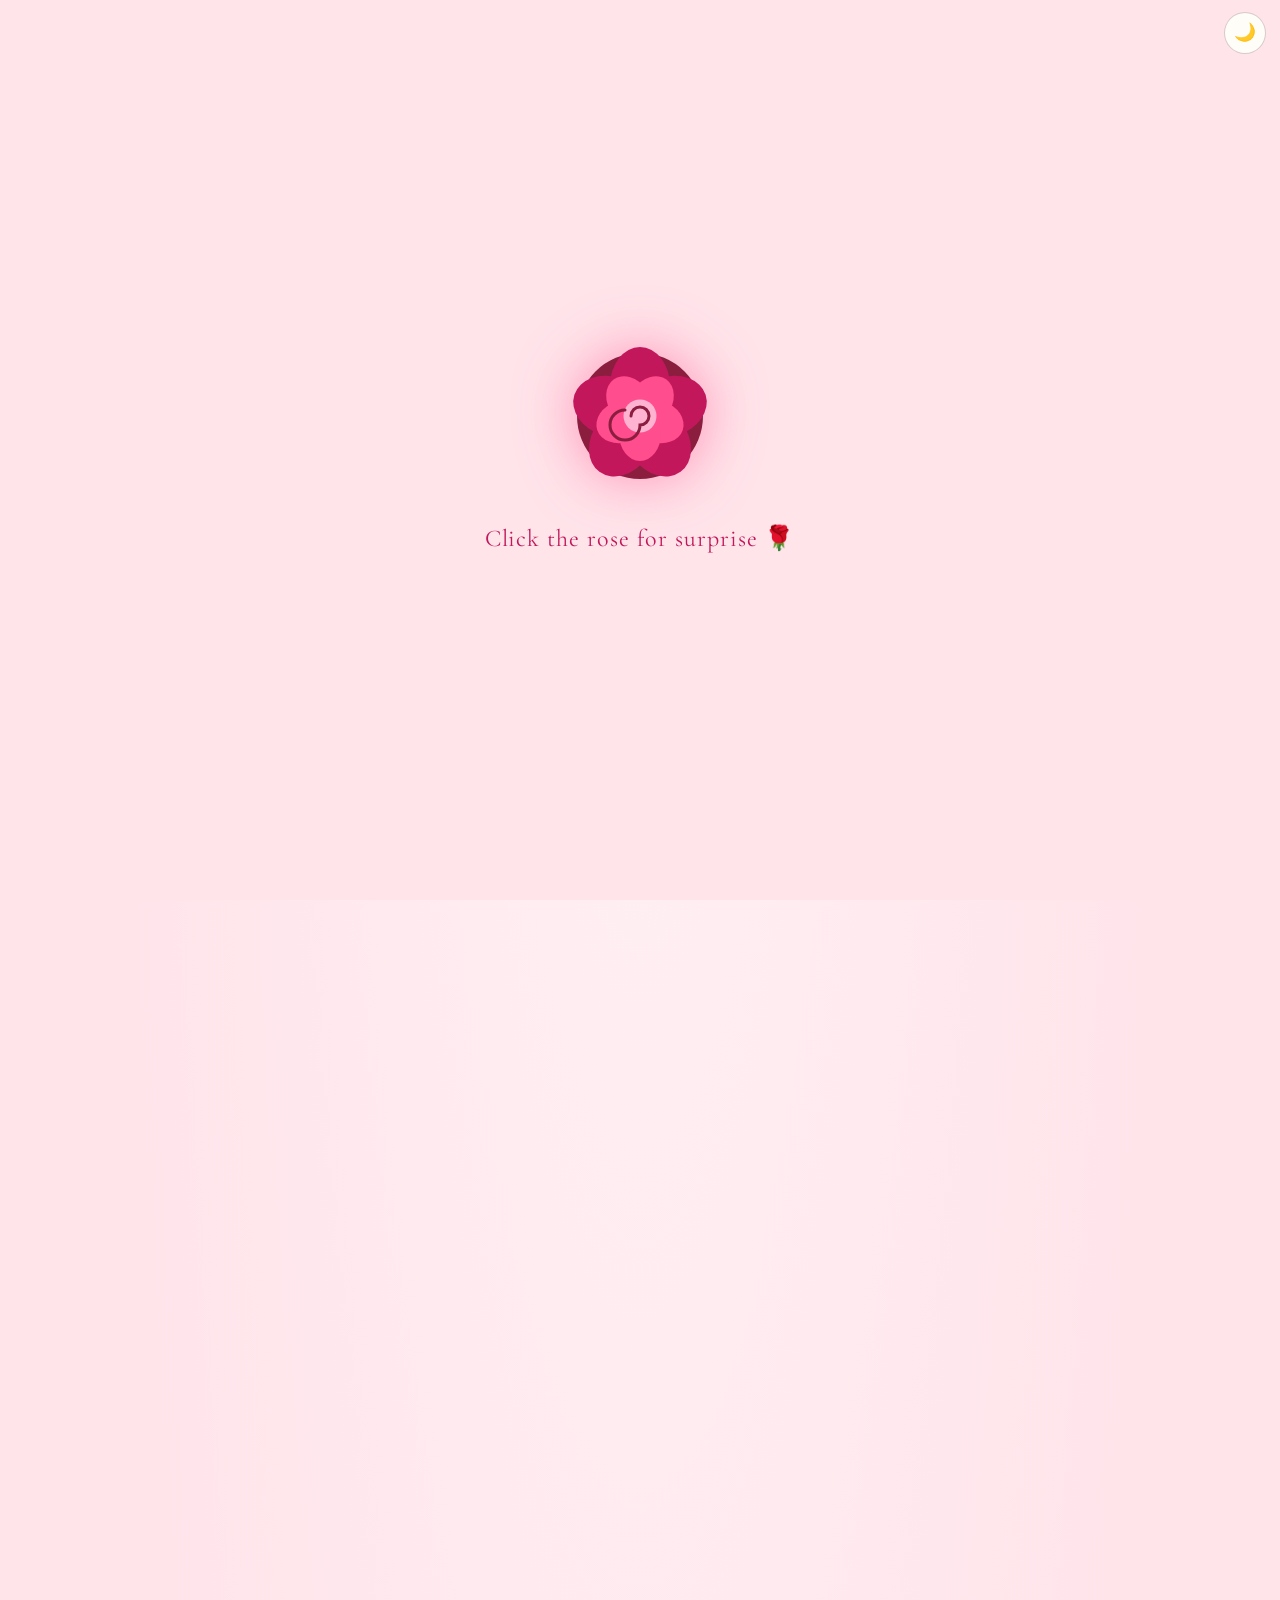
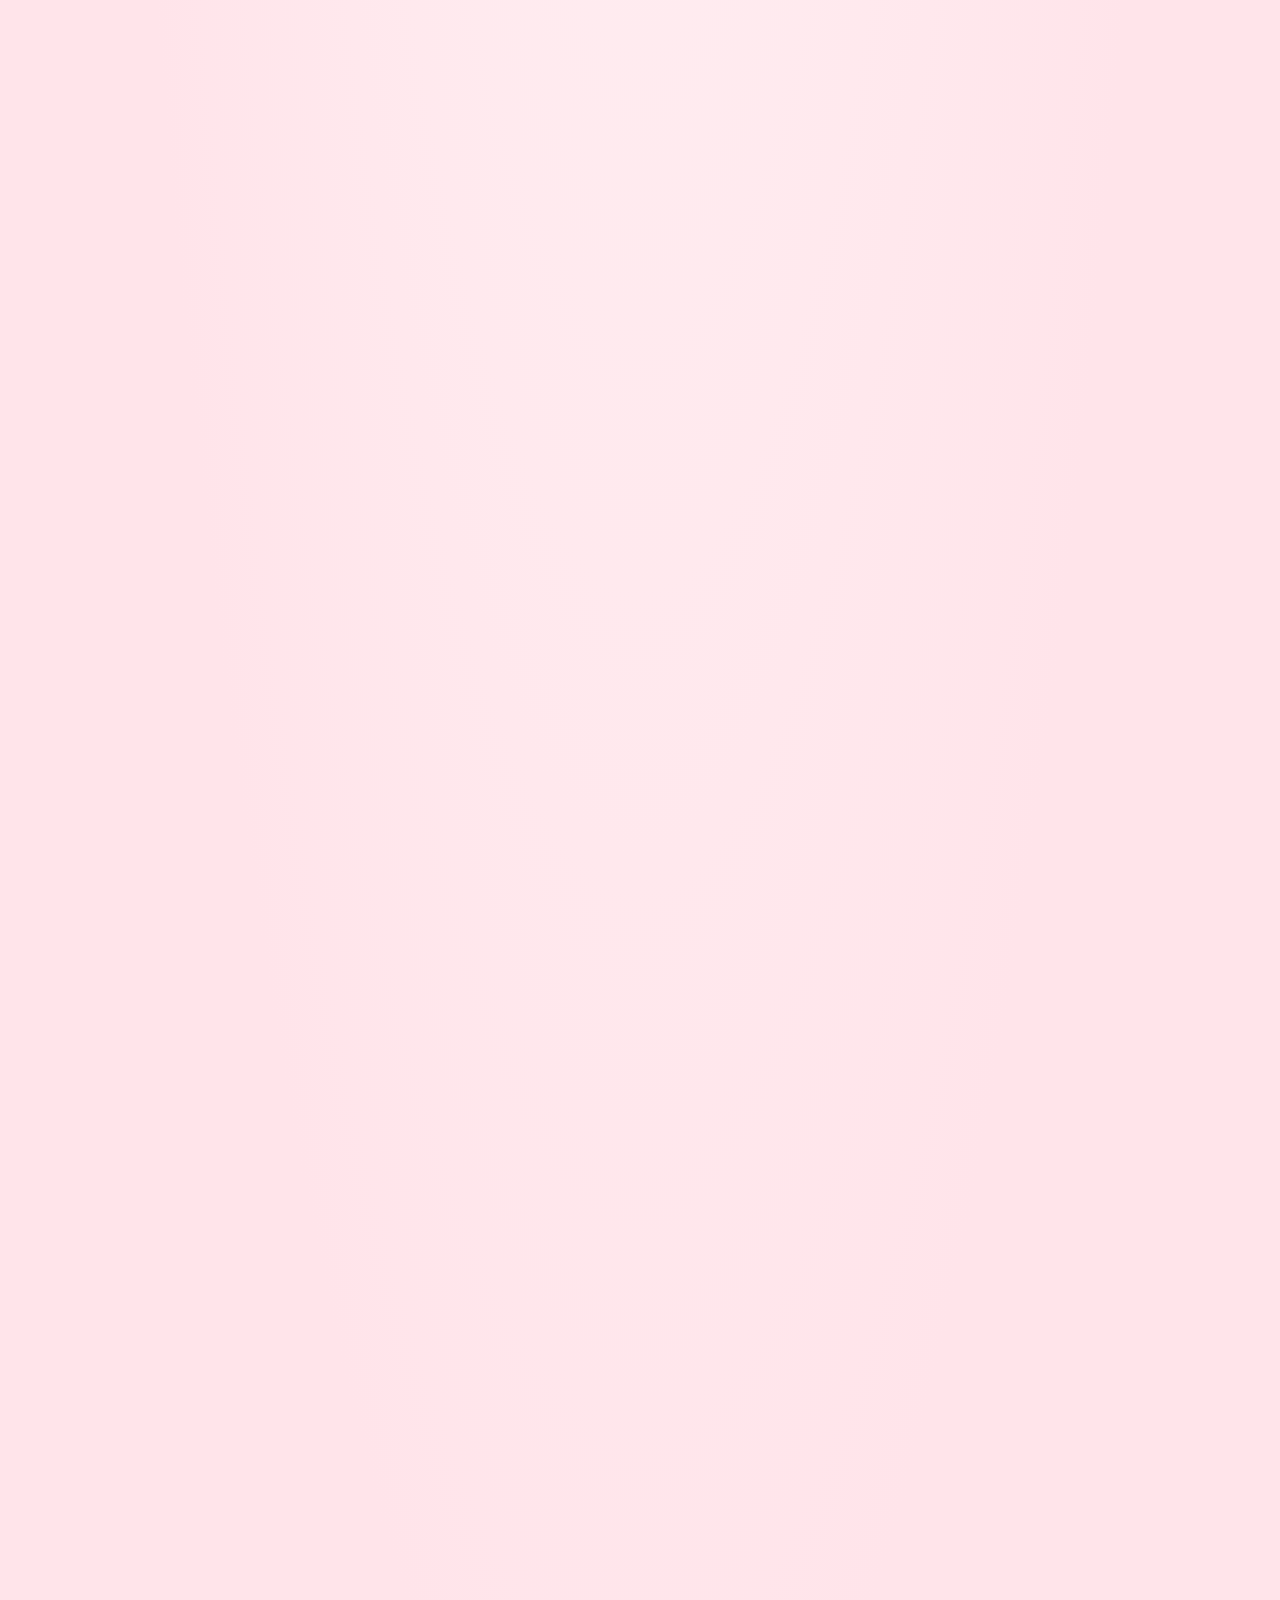
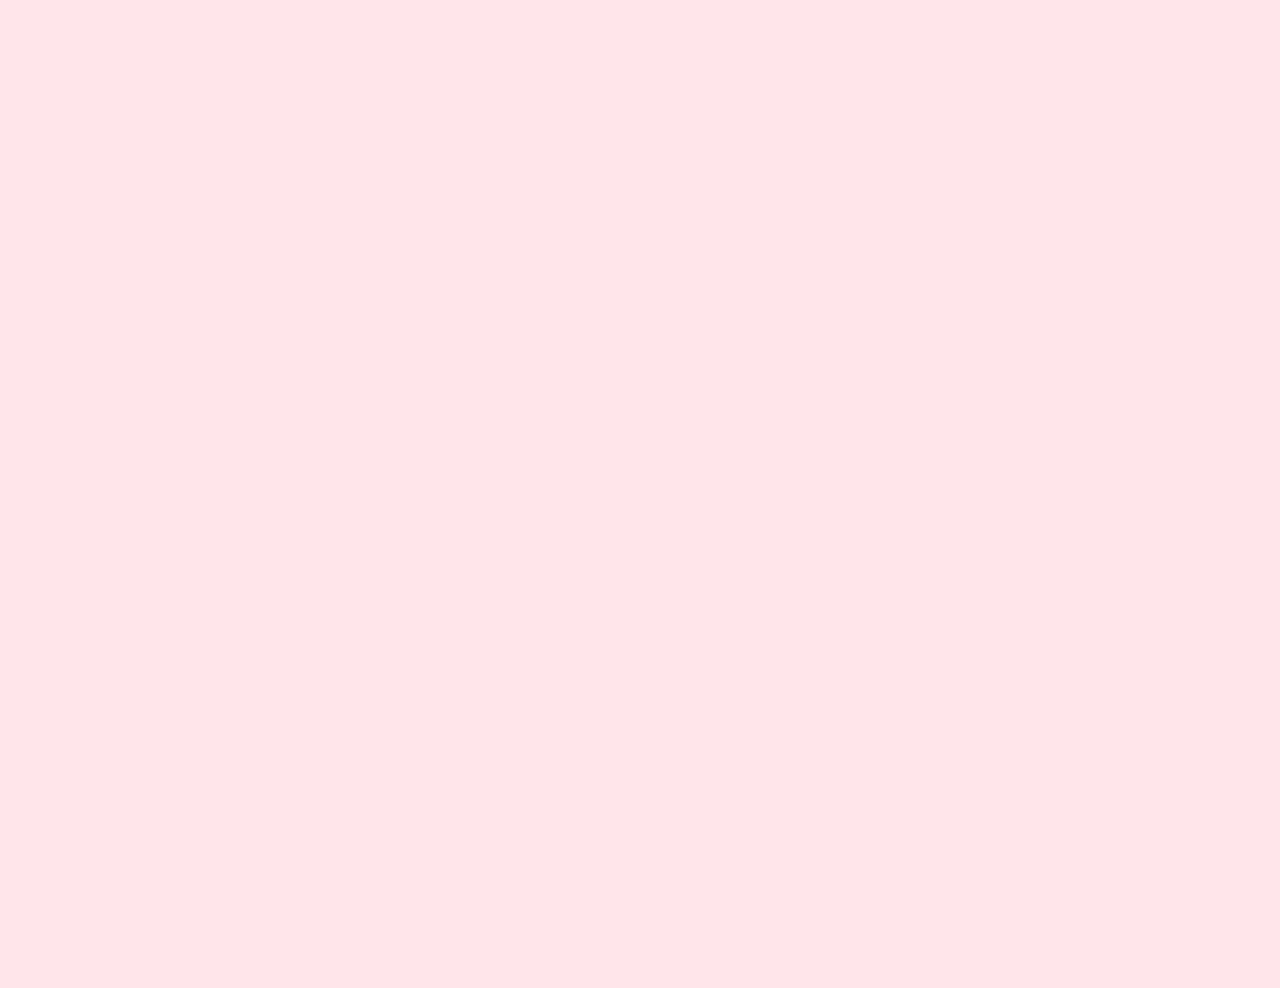
==== commit 5e856d77: "Fix button text for consistency" ====
--- a/index.html
+++ b/index.html
@@ -32,7 +32,7 @@
 
 <button id="intro" type="button" aria-label="Buka kejutan">
 <svg viewBox="0 0 100 100"><use href="#rose"/></svg>
-<span class="serif" style="font-size:1.5rem">Click the Roses for surprise 🌹</span>
+<span class="serif" style="font-size:1.5rem">Click the rose for surprise 🌹</span>
 </button>
 
 <canvas id="fx"></canvas>
